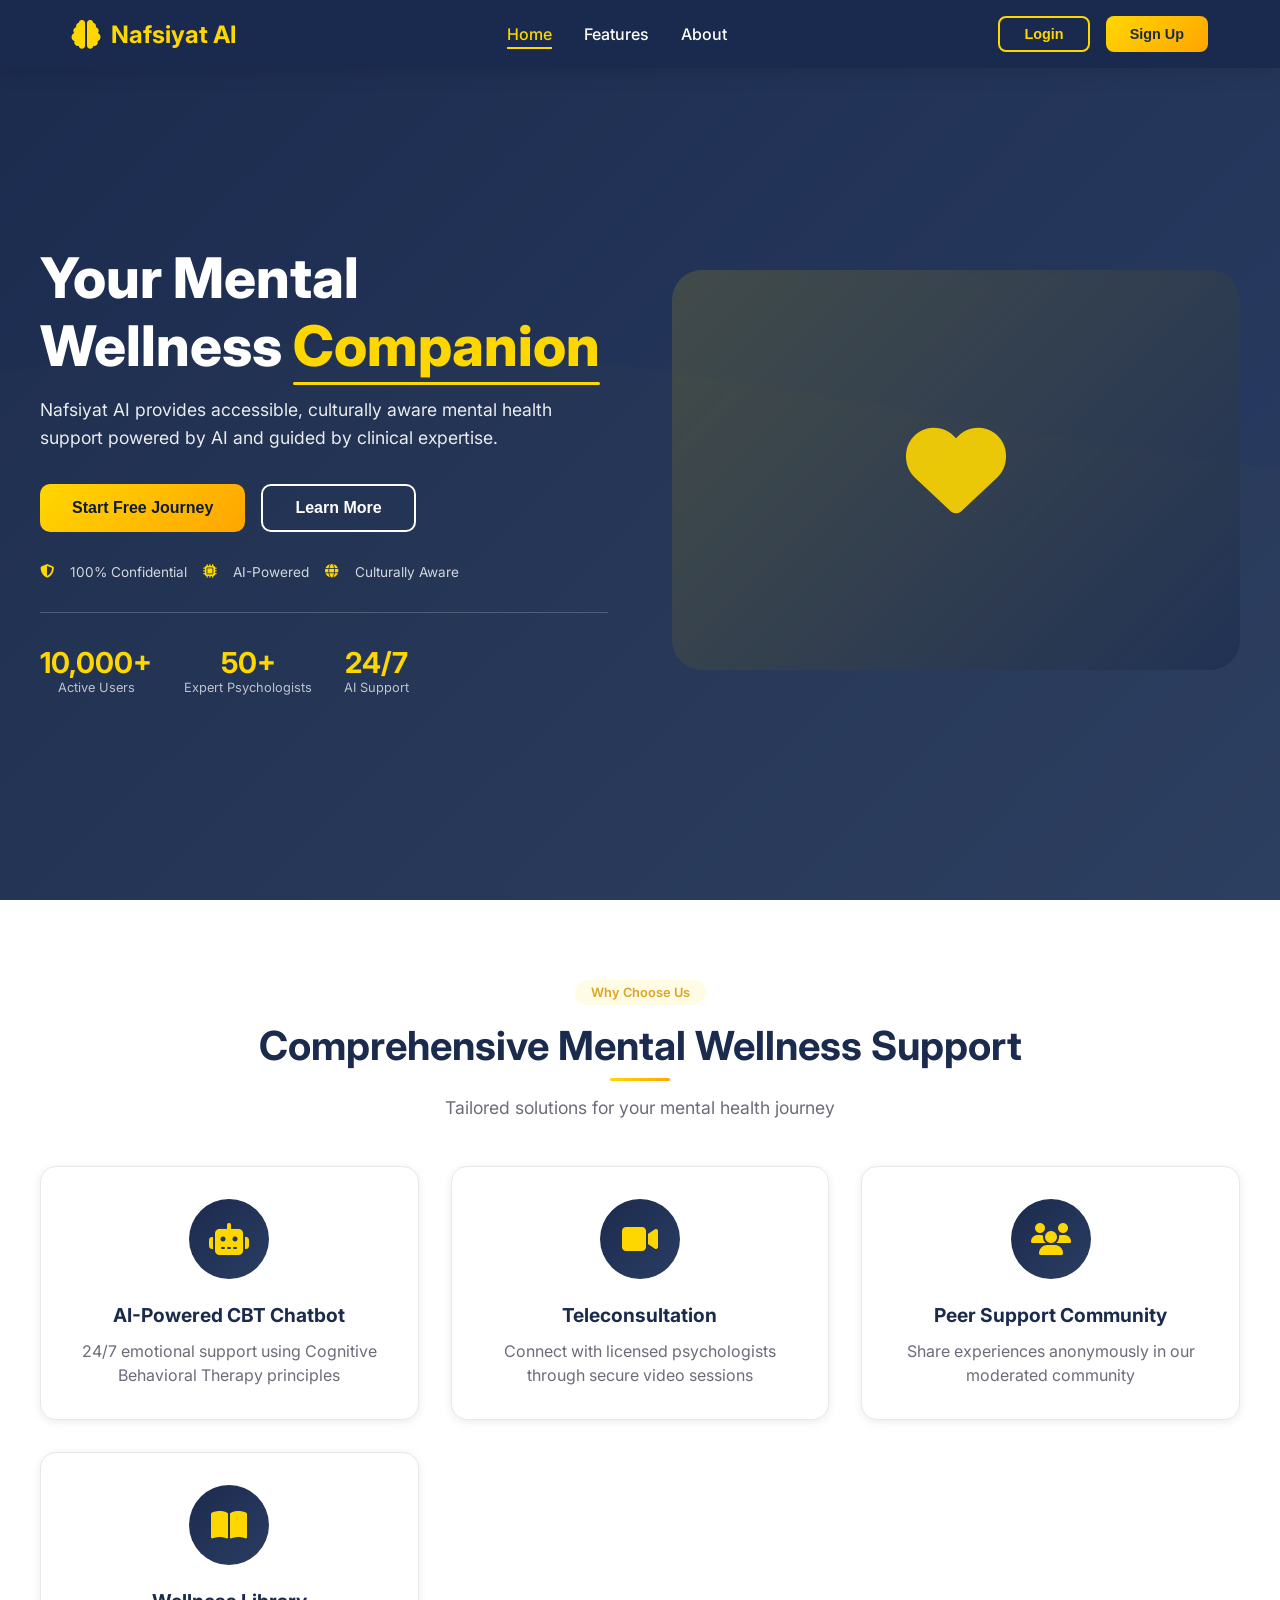
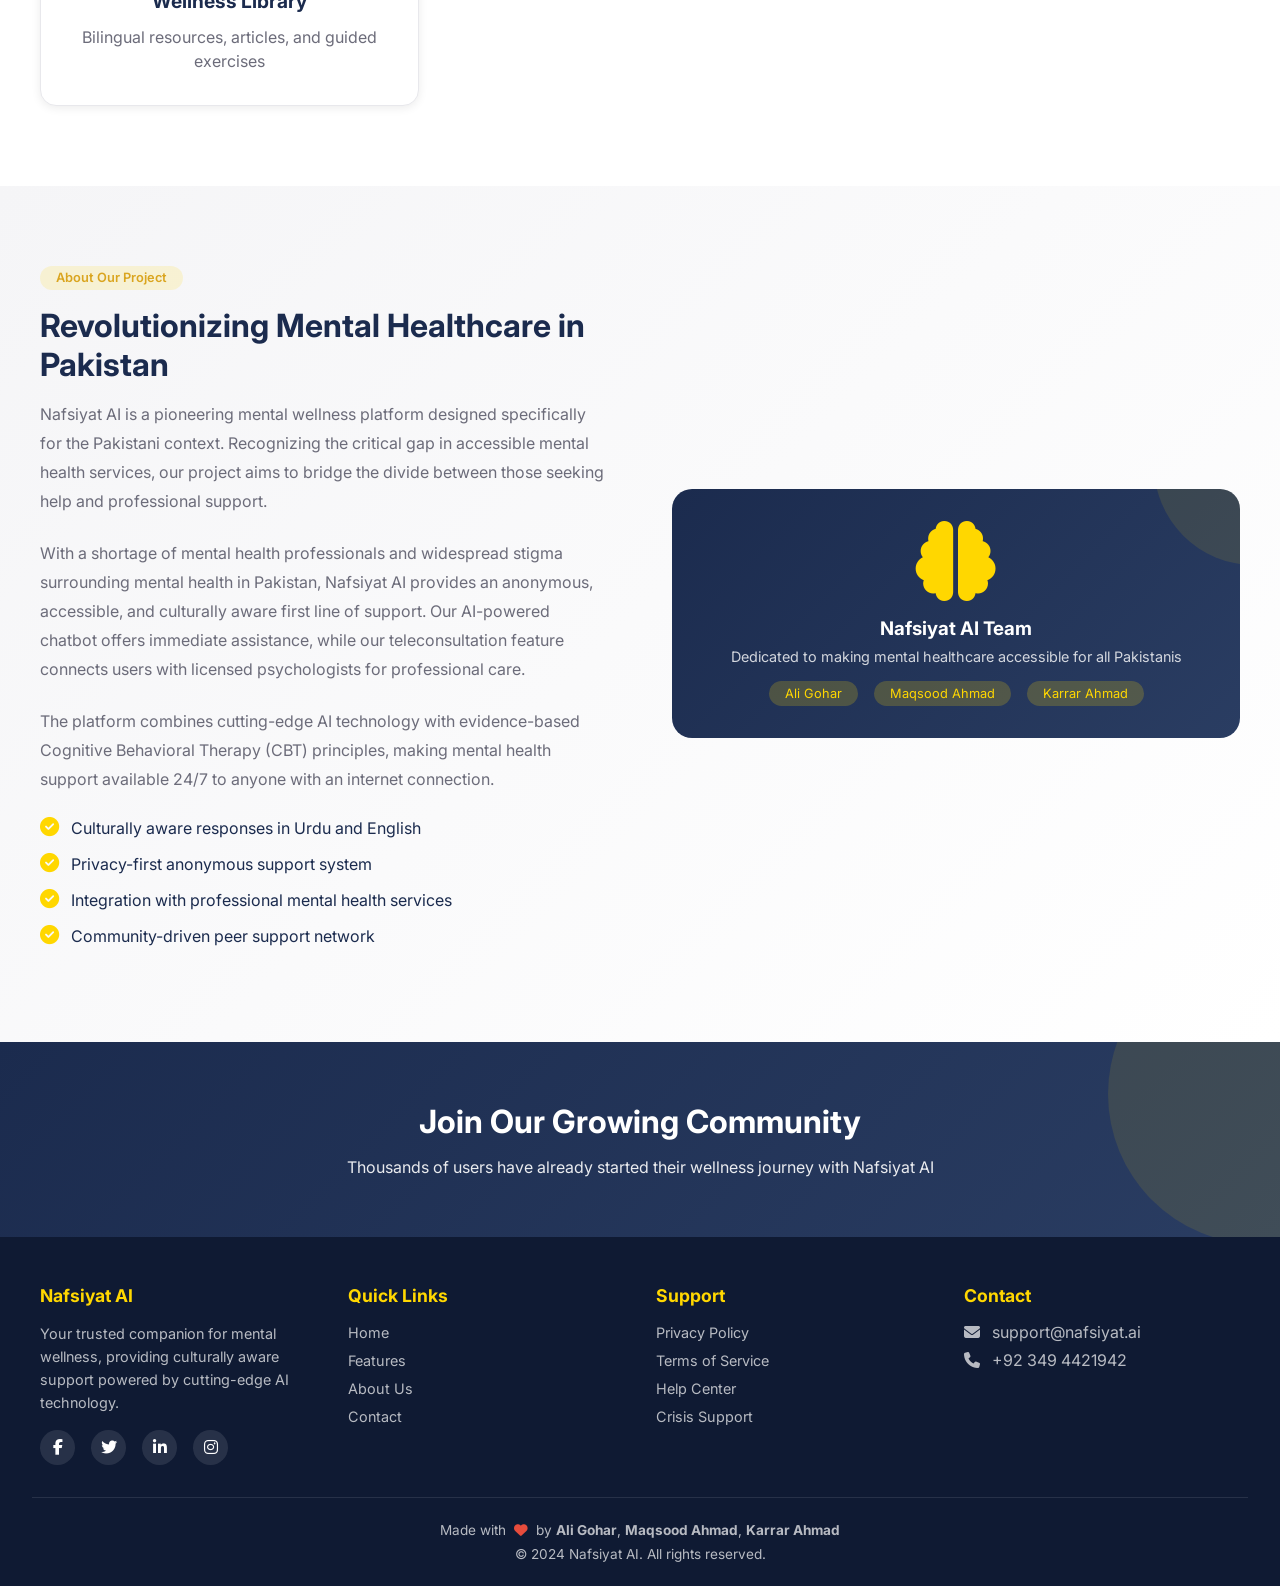
==== frontend/index.html @ 88606dde "Initial commit: Nafsiyat AI - Mental Wellness Platform Features: - AI-powered CBT chatbot with Groq " ====
<!DOCTYPE html>
<html lang="en">
<head>
    <meta charset="UTF-8">
    <meta name="viewport" content="width=device-width, initial-scale=1.0">
    <title>Nafsiyat AI - Your Mental Wellness Companion</title>
    <link rel="stylesheet" href="css/style.css">
    <link href="https://fonts.googleapis.com/css2?family=Inter:wght@300;400;500;600;700;800&display=swap" rel="stylesheet">
    <link rel="stylesheet" href="https://cdnjs.cloudflare.com/ajax/libs/font-awesome/6.4.0/css/all.min.css">
    <style>
        /* Professional Landing Page Styles - Full Screen */
        :root {
            --primary: #1B2B4E;
            --primary-dark: #0F1A33;
            --primary-light: #2A3D62;
            --accent: #FFD700;
            --accent-dark: #DAA520;
            --accent-light: #FFE44D;
            --success: #2ECC71;
            --danger: #E74C3C;
            --dark: #1a1a2e;
            --gray: #6c6c7a;
            --light: #f5f5f7;
            --white: #FFFFFF;
            --shadow: 0 2px 10px rgba(0,0,0,0.08);
            --shadow-lg: 0 4px 20px rgba(0,0,0,0.12);
            --border-radius: 16px;
        }

        * {
            margin: 0;
            padding: 0;
            box-sizing: border-box;
        }

        html {
            scroll-behavior: smooth;
        }

        body {
            font-family: 'Inter', sans-serif;
            background: var(--white);
            min-height: 100vh;
            overflow-x: hidden;
        }

        /* Navbar Styles */
        .navbar {
            background: rgba(27, 43, 78, 0.95);
            backdrop-filter: blur(10px);
            box-shadow: var(--shadow-lg);
            position: fixed;
            width: 100%;
            top: 0;
            z-index: 1000;
            transition: all 0.3s ease;
        }

        .nav-container {
            max-width: 1200px;
            margin: 0 auto;
            padding: 1rem 2rem;
            display: flex;
            justify-content: space-between;
            align-items: center;
        }

        .logo {
            display: flex;
            align-items: center;
            gap: 10px;
            font-size: 1.5rem;
            font-weight: 700;
            color: var(--accent);
        }

        .logo i {
            font-size: 1.8rem;
            color: var(--accent);
        }

        .nav-links {
            display: flex;
            gap: 2rem;
        }

        .nav-links a {
            text-decoration: none;
            color: var(--white);
            font-weight: 500;
            transition: all 0.3s;
            position: relative;
        }

        .nav-links a::after {
            content: '';
            position: absolute;
            bottom: -5px;
            left: 0;
            width: 0;
            height: 2px;
            background: var(--accent);
            transition: width 0.3s;
        }

        .nav-links a:hover::after,
        .nav-links a.active::after {
            width: 100%;
        }

        .nav-links a:hover, .nav-links a.active {
            color: var(--accent);
        }

        .nav-buttons {
            display: flex;
            gap: 1rem;
        }

        /* Button Styles */
        .btn-primary {
            background: linear-gradient(135deg, #FFD700 0%, #FFA500 100%);
            color: #1B2B4E;
            border: none;
            padding: 0.6rem 1.5rem;
            border-radius: 8px;
            font-weight: 600;
            cursor: pointer;
            transition: all 0.3s;
            font-size: 0.9rem;
        }

        .btn-primary:hover {
            transform: translateY(-2px);
            box-shadow: 0 4px 15px rgba(255, 215, 0, 0.3);
        }

        .btn-outline {
            background: transparent;
            border: 2px solid var(--accent);
            color: var(--accent);
            padding: 0.5rem 1.5rem;
            border-radius: 8px;
            font-weight: 600;
            cursor: pointer;
            transition: all 0.3s;
            font-size: 0.9rem;
        }

        .btn-outline:hover {
            background: var(--accent);
            color: var(--primary-dark);
            transform: translateY(-2px);
        }

        .btn-large {
            padding: 0.8rem 2rem;
            font-size: 1rem;
            border-radius: 10px;
        }

        .btn-block {
            width: 100%;
        }

        /* Hero Section - Full Screen */
        .hero {
            min-height: 100vh;
            padding: 100px 2rem 60px;
            background: linear-gradient(135deg, #1B2B4E 0%, #2A3D62 100%);
            position: relative;
            overflow: hidden;
            display: flex;
            align-items: center;
        }

        .hero::before {
            content: '';
            position: absolute;
            top: 0;
            left: 0;
            right: 0;
            bottom: 0;
            background: url('data:image/svg+xml,<svg xmlns="http://www.w3.org/2000/svg" viewBox="0 0 1440 320"><path fill="rgba(255,215,0,0.05)" fill-opacity="1" d="M0,96L48,112C96,128,192,160,288,160C384,160,480,128,576,122.7C672,117,768,139,864,154.7C960,171,1056,181,1152,165.3C1248,149,1344,107,1392,85.3L1440,64L1440,320L1392,320C1344,320,1248,320,1152,320C1056,320,960,320,864,320C768,320,672,320,576,320C480,320,384,320,288,320C192,320,96,320,48,320L0,320Z"></path></svg>') no-repeat bottom;
            background-size: cover;
            opacity: 0.3;
        }

        .hero-container {
            max-width: 1200px;
            margin: 0 auto;
            display: grid;
            grid-template-columns: 1fr 1fr;
            gap: 4rem;
            align-items: center;
            position: relative;
            z-index: 1;
        }

        .hero-content h1 {
            font-size: 3.5rem;
            color: var(--white);
            margin-bottom: 1rem;
            line-height: 1.2;
            font-weight: 800;
        }

        .hero-content .highlight {
            color: var(--accent);
            position: relative;
            display: inline-block;
        }

        .hero-content p {
            font-size: 1.1rem;
            color: rgba(255,255,255,0.9);
            margin-bottom: 2rem;
            line-height: 1.6;
        }

        .hero-buttons {
            display: flex;
            gap: 1rem;
            margin-bottom: 2rem;
        }

        .trust-badge {
            display: flex;
            align-items: center;
            gap: 1rem;
            color: rgba(255,255,255,0.8);
            font-size: 0.85rem;
            flex-wrap: wrap;
        }

        .trust-badge i {
            color: var(--accent);
        }

        .hero-stats {
            display: flex;
            gap: 2rem;
            margin-top: 2rem;
            padding-top: 2rem;
            border-top: 1px solid rgba(255,255,255,0.2);
        }

        .stat-item {
            text-align: center;
        }

        .stat-number {
            font-size: 1.8rem;
            font-weight: 700;
            color: var(--accent);
        }

        .stat-label {
            font-size: 0.8rem;
            color: rgba(255,255,255,0.7);
        }

        .hero-image {
            animation: float 3s ease-in-out infinite;
        }

        @keyframes float {
            0%, 100% { transform: translateY(0); }
            50% { transform: translateY(-20px); }
        }

        /* Features Section */
        .features {
            padding: 80px 2rem;
            background: var(--white);
        }

        .container {
            max-width: 1200px;
            margin: 0 auto;
        }

        .section-header {
            text-align: center;
            margin-bottom: 3rem;
        }

        .section-tag {
            display: inline-block;
            background: rgba(255, 215, 0, 0.1);
            color: var(--accent-dark);
            padding: 0.3rem 1rem;
            border-radius: 20px;
            font-size: 0.8rem;
            font-weight: 600;
            margin-bottom: 1rem;
        }

        .section-title {
            font-size: 2.5rem;
            color: #1B2B4E;
            margin-bottom: 1rem;
            font-weight: 700;
        }

        .section-subtitle {
            color: #6c6c7a;
            font-size: 1.1rem;
            max-width: 600px;
            margin: 0 auto;
        }

        .features-grid {
            display: grid;
            grid-template-columns: repeat(auto-fit, minmax(280px, 1fr));
            gap: 2rem;
            margin-top: 2rem;
        }

        .feature-card {
            text-align: center;
            padding: 2rem;
            border-radius: var(--border-radius);
            background: var(--white);
            box-shadow: var(--shadow);
            transition: all 0.3s;
            border: 1px solid #e8e8ec;
            position: relative;
            overflow: hidden;
        }

        .feature-card::before {
            content: '';
            position: absolute;
            top: 0;
            left: 0;
            width: 100%;
            height: 4px;
            background: linear-gradient(135deg, #FFD700 0%, #FFA500 100%);
            opacity: 0;
            transition: opacity 0.3s;
        }

        .feature-card:hover {
            transform: translateY(-5px);
            box-shadow: var(--shadow-lg);
        }

        .feature-card:hover::before {
            opacity: 1;
        }

        .feature-icon {
            width: 80px;
            height: 80px;
            background: linear-gradient(135deg, #1B2B4E 0%, #2A3D62 100%);
            border-radius: 50%;
            display: flex;
            align-items: center;
            justify-content: center;
            margin: 0 auto 1.5rem;
            transition: all 0.3s;
        }

        .feature-card:hover .feature-icon {
            transform: scale(1.05);
            box-shadow: 0 4px 15px rgba(255, 215, 0, 0.2);
        }

        .feature-icon i {
            font-size: 2rem;
            color: var(--accent);
        }

        .feature-card h3 {
            margin-bottom: 0.75rem;
            color: #1B2B4E;
            font-size: 1.2rem;
        }

        .feature-card p {
            color: #6c6c7a;
            line-height: 1.5;
        }

        /* About Section */
        .about-section {
            padding: 80px 2rem;
            background: linear-gradient(135deg, #f5f5f7 0%, #ffffff 100%);
        }

        .about-grid {
            display: grid;
            grid-template-columns: 1fr 1fr;
            gap: 4rem;
            align-items: center;
        }

        .about-content h2 {
            font-size: 2rem;
            color: #1B2B4E;
            margin-bottom: 1rem;
        }

        .about-content .about-tag {
            display: inline-block;
            background: rgba(255, 215, 0, 0.15);
            color: var(--accent-dark);
            padding: 0.3rem 1rem;
            border-radius: 20px;
            font-size: 0.8rem;
            font-weight: 600;
            margin-bottom: 1rem;
        }

        .about-content p {
            color: #6c6c7a;
            line-height: 1.8;
            margin-bottom: 1.5rem;
            font-size: 1rem;
        }

        .about-features {
            list-style: none;
            margin-top: 1.5rem;
        }

        .about-features li {
            display: flex;
            align-items: center;
            gap: 0.75rem;
            margin-bottom: 1rem;
            color: #1B2B4E;
        }

        .about-features li i {
            color: var(--accent);
            font-size: 1.2rem;
        }

        .about-image {
            background: linear-gradient(135deg, #1B2B4E 0%, #2A3D62 100%);
            border-radius: 20px;
            padding: 2rem;
            text-align: center;
            position: relative;
            overflow: hidden;
        }

        .about-image::before {
            content: '';
            position: absolute;
            top: -50%;
            right: -20%;
            width: 200px;
            height: 200px;
            background: rgba(255, 215, 0, 0.1);
            border-radius: 50%;
        }

        .about-image i {
            font-size: 5rem;
            color: var(--accent);
            margin-bottom: 1rem;
            position: relative;
            z-index: 1;
        }

        .about-image h3 {
            color: white;
            margin-bottom: 0.5rem;
            position: relative;
            z-index: 1;
        }

        .about-image p {
            color: rgba(255,255,255,0.8);
            font-size: 0.9rem;
            position: relative;
            z-index: 1;
        }

        .team-names {
            display: flex;
            justify-content: center;
            gap: 1rem;
            margin-top: 1rem;
            flex-wrap: wrap;
            position: relative;
            z-index: 1;
        }

        .team-names span {
            background: rgba(255,215,0,0.2);
            padding: 0.3rem 1rem;
            border-radius: 20px;
            font-size: 0.8rem;
            color: var(--accent);
        }

        /* CTA Section - Without Get Started Button */
        .cta-section {
            background: linear-gradient(135deg, #1B2B4E 0%, #2A3D62 100%);
            padding: 60px 2rem;
            text-align: center;
            position: relative;
            overflow: hidden;
        }

        .cta-section::before {
            content: '';
            position: absolute;
            top: -50%;
            right: -10%;
            width: 300px;
            height: 300px;
            background: rgba(255, 215, 0, 0.1);
            border-radius: 50%;
        }

        .cta-content {
            max-width: 600px;
            margin: 0 auto;
            position: relative;
            z-index: 1;
        }

        .cta-content h2 {
            font-size: 2rem;
            color: white;
            margin-bottom: 1rem;
        }

        .cta-content p {
            color: rgba(255,255,255,0.9);
            margin-bottom: 0;
        }

        /* Footer */
        .footer {
            background: #0F1A33;
            padding: 3rem 2rem 1.5rem;
            color: rgba(255,255,255,0.7);
        }

        .footer-content {
            max-width: 1200px;
            margin: 0 auto;
            display: grid;
            grid-template-columns: repeat(auto-fit, minmax(250px, 1fr));
            gap: 2rem;
            margin-bottom: 2rem;
        }

        .footer-section h3 {
            color: var(--accent);
            margin-bottom: 1rem;
            font-size: 1.1rem;
        }

        .footer-section p {
            line-height: 1.6;
            font-size: 0.9rem;
        }

        .footer-section ul {
            list-style: none;
        }

        .footer-section ul li {
            margin-bottom: 0.5rem;
        }

        .footer-section ul li a {
            color: rgba(255,255,255,0.7);
            text-decoration: none;
            transition: color 0.3s;
            font-size: 0.9rem;
        }

        .footer-section ul li a:hover {
            color: var(--accent);
        }

        .social-links {
            display: flex;
            gap: 1rem;
            margin-top: 1rem;
        }

        .social-links a {
            width: 35px;
            height: 35px;
            background: rgba(255,255,255,0.1);
            border-radius: 50%;
            display: flex;
            align-items: center;
            justify-content: center;
            color: white;
            text-decoration: none;
            transition: all 0.3s;
        }

        .social-links a:hover {
            background: var(--accent);
            color: #1B2B4E;
            transform: translateY(-3px);
        }

        .footer-bottom {
            text-align: center;
            padding-top: 1.5rem;
            border-top: 1px solid rgba(255,255,255,0.1);
            font-size: 0.85rem;
        }

        .footer-bottom i {
            color: #e74c3c;
            margin: 0 0.25rem;
        }

        .footer-bottom .heart {
            color: #e74c3c;
            animation: heartbeat 1.5s ease infinite;
            display: inline-block;
        }

        @keyframes heartbeat {
            0%, 100% { transform: scale(1); }
            50% { transform: scale(1.2); }
        }

        /* Modal Styles */
        .modal {
            display: none;
            position: fixed;
            z-index: 1001;
            left: 0;
            top: 0;
            width: 100%;
            height: 100%;
            background: rgba(0,0,0,0.5);
            align-items: center;
            justify-content: center;
        }

        .modal-content {
            background: var(--white);
            border-radius: var(--border-radius);
            padding: 2rem;
            width: 90%;
            max-width: 420px;
            position: relative;
            border-top: 4px solid #FFD700;
            animation: modalFadeIn 0.3s ease;
        }

        @keyframes modalFadeIn {
            from {
                opacity: 0;
                transform: scale(0.9);
            }
            to {
                opacity: 1;
                transform: scale(1);
            }
        }

        .close {
            position: absolute;
            right: 1rem;
            top: 1rem;
            font-size: 1.5rem;
            cursor: pointer;
            color: #6c6c7a;
            transition: color 0.3s;
        }

        .close:hover {
            color: var(--danger);
        }

        .form-group {
            margin-bottom: 1.5rem;
        }

        .form-group label {
            display: block;
            margin-bottom: 0.5rem;
            color: #1B2B4E;
            font-weight: 600;
            font-size: 0.9rem;
        }

        .form-group input {
            width: 100%;
            padding: 0.75rem;
            border: 1px solid #e8e8ec;
            border-radius: 8px;
            font-size: 0.95rem;
            transition: all 0.3s;
        }

        .form-group input:focus {
            outline: none;
            border-color: #FFD700;
            box-shadow: 0 0 0 3px rgba(255, 215, 0, 0.1);
        }

        .modal-footer {
            text-align: center;
            margin-top: 1rem;
            color: #6c6c7a;
            font-size: 0.9rem;
        }

        .modal-footer a {
            color: #DAA520;
            text-decoration: none;
            font-weight: 600;
        }

        .modal-footer a:hover {
            color: #1B2B4E;
        }

        /* Responsive */
        @media (max-width: 968px) {
            .hero-container {
                grid-template-columns: 1fr;
                text-align: center;
            }
            
            .hero-buttons {
                justify-content: center;
            }
            
            .trust-badge {
                justify-content: center;
            }
            
            .hero-stats {
                justify-content: center;
            }
            
            .hero-content h1 {
                font-size: 2.5rem;
            }
            
            .section-title {
                font-size: 2rem;
            }
            
            .about-grid {
                grid-template-columns: 1fr;
                text-align: center;
            }
            
            .about-features li {
                justify-content: center;
            }
            
            .footer-content {
                grid-template-columns: 1fr;
                text-align: center;
            }
            
            .social-links {
                justify-content: center;
            }
        }

        @media (max-width: 768px) {
            .nav-links {
                display: none;
            }
            
            .nav-buttons {
                gap: 0.5rem;
            }
            
            .btn-outline, .btn-primary {
                padding: 0.4rem 1rem;
                font-size: 0.8rem;
            }
            
            .hero {
                min-height: auto;
                padding: 120px 1rem 60px;
            }
        }
    </style>
</head>
<body>
    <nav class="navbar">
        <div class="nav-container">
            <div class="logo">
                <i class="fas fa-brain"></i>
                <span>Nafsiyat AI</span>
            </div>
            <div class="nav-links">
                <a href="#home" class="active">Home</a>
                <a href="#features">Features</a>
                <a href="#about">About</a>
            </div>
            <div class="nav-buttons">
                <button class="btn-outline" onclick="showLoginModal()">Login</button>
                <button class="btn-primary" onclick="showSignupModal()">Sign Up</button>
            </div>
        </div>
    </nav>

    <section id="home" class="hero">
        <div class="hero-container">
            <div class="hero-content">
                <h1>Your Mental Wellness <span class="highlight">Companion</span></h1>
                <p>Nafsiyat AI provides accessible, culturally aware mental health support powered by AI and guided by clinical expertise.</p>
                <div class="hero-buttons">
                    <button class="btn-large btn-primary" onclick="showSignupModal()">Start Free Journey</button>
                    <button class="btn-large btn-outline" onclick="scrollToFeatures()">Learn More</button>
                </div>
                <div class="trust-badge">
                    <i class="fas fa-shield-alt"></i>
                    <span>100% Confidential</span>
                    <i class="fas fa-microchip"></i>
                    <span>AI-Powered</span>
                    <i class="fas fa-globe"></i>
                    <span>Culturally Aware</span>
                </div>
                <div class="hero-stats">
                    <div class="stat-item">
                        <div class="stat-number">10,000+</div>
                        <div class="stat-label">Active Users</div>
                    </div>
                    <div class="stat-item">
                        <div class="stat-number">50+</div>
                        <div class="stat-label">Expert Psychologists</div>
                    </div>
                    <div class="stat-item">
                        <div class="stat-number">24/7</div>
                        <div class="stat-label">AI Support</div>
                    </div>
                </div>
            </div>
            <div class="hero-image">
                <div style="width: 100%; height: 400px; background: linear-gradient(135deg, rgba(255,215,0,0.15) 0%, rgba(27,43,78,0.6) 100%); border-radius: 30px; display: flex; align-items: center; justify-content: center; backdrop-filter: blur(2px);">
                    <i class="fas fa-heart" style="font-size: 100px; color: #FFD700; opacity: 0.9;"></i>
                </div>
            </div>
        </div>
    </section>

    <section id="features" class="features">
        <div class="container">
            <div class="section-header">
                <span class="section-tag">Why Choose Us</span>
                <h2 class="section-title">Comprehensive Mental Wellness Support</h2>
                <p class="section-subtitle">Tailored solutions for your mental health journey</p>
            </div>
            <div class="features-grid">
                <div class="feature-card">
                    <div class="feature-icon"><i class="fas fa-robot"></i></div>
                    <h3>AI-Powered CBT Chatbot</h3>
                    <p>24/7 emotional support using Cognitive Behavioral Therapy principles</p>
                </div>
                <div class="feature-card">
                    <div class="feature-icon"><i class="fas fa-video"></i></div>
                    <h3>Teleconsultation</h3>
                    <p>Connect with licensed psychologists through secure video sessions</p>
                </div>
                <div class="feature-card">
                    <div class="feature-icon"><i class="fas fa-users"></i></div>
                    <h3>Peer Support Community</h3>
                    <p>Share experiences anonymously in our moderated community</p>
                </div>
                <div class="feature-card">
                    <div class="feature-icon"><i class="fas fa-book-open"></i></div>
                    <h3>Wellness Library</h3>
                    <p>Bilingual resources, articles, and guided exercises</p>
                </div>
            </div>
        </div>
    </section>

    <!-- About Section -->
    <section id="about" class="about-section">
        <div class="container">
            <div class="about-grid">
                <div class="about-content">
                    <span class="about-tag">About Our Project</span>
                    <h2>Revolutionizing Mental Healthcare in Pakistan</h2>
                    <p>Nafsiyat AI is a pioneering mental wellness platform designed specifically for the Pakistani context. Recognizing the critical gap in accessible mental health services, our project aims to bridge the divide between those seeking help and professional support.</p>
                    <p>With a shortage of mental health professionals and widespread stigma surrounding mental health in Pakistan, Nafsiyat AI provides an anonymous, accessible, and culturally aware first line of support. Our AI-powered chatbot offers immediate assistance, while our teleconsultation feature connects users with licensed psychologists for professional care.</p>
                    <p>The platform combines cutting-edge AI technology with evidence-based Cognitive Behavioral Therapy (CBT) principles, making mental health support available 24/7 to anyone with an internet connection.</p>
                    <ul class="about-features">
                        <li><i class="fas fa-check-circle"></i> Culturally aware responses in Urdu and English</li>
                        <li><i class="fas fa-check-circle"></i> Privacy-first anonymous support system</li>
                        <li><i class="fas fa-check-circle"></i> Integration with professional mental health services</li>
                        <li><i class="fas fa-check-circle"></i> Community-driven peer support network</li>
                    </ul>
                </div>
                <div class="about-image">
                    <i class="fas fa-brain"></i>
                    <h3>Nafsiyat AI Team</h3>
                    <p>Dedicated to making mental healthcare accessible for all Pakistanis</p>
                    <div class="team-names">
                        <span>Ali Gohar</span>
                        <span>Maqsood Ahmad</span>
                        <span>Karrar Ahmad</span>
                    </div>
                </div>
            </div>
        </div>
    </section>

    <!-- CTA Section - No Get Started Button -->
    <section class="cta-section">
        <div class="cta-content">
            <h2>Join Our Growing Community</h2>
            <p>Thousands of users have already started their wellness journey with Nafsiyat AI</p>
        </div>
    </section>

    <!-- Footer -->
    <footer class="footer">
        <div class="footer-content">
            <div class="footer-section">
                <h3>Nafsiyat AI</h3>
                <p>Your trusted companion for mental wellness, providing culturally aware support powered by cutting-edge AI technology.</p>
                <div class="social-links">
                    <a href="#"><i class="fab fa-facebook-f"></i></a>
                    <a href="#"><i class="fab fa-twitter"></i></a>
                    <a href="#"><i class="fab fa-linkedin-in"></i></a>
                    <a href="#"><i class="fab fa-instagram"></i></a>
                </div>
            </div>
            <div class="footer-section">
                <h3>Quick Links</h3>
                <ul>
                    <li><a href="#home">Home</a></li>
                    <li><a href="#features">Features</a></li>
                    <li><a href="#about">About Us</a></li>
                    <li><a href="#">Contact</a></li>
                </ul>
            </div>
            <div class="footer-section">
                <h3>Support</h3>
                <ul>
                    <li><a href="#">Privacy Policy</a></li>
                    <li><a href="#">Terms of Service</a></li>
                    <li><a href="#">Help Center</a></li>
                    <li><a href="#">Crisis Support</a></li>
                </ul>
            </div>
            <div class="footer-section">
                <h3>Contact</h3>
                <ul>
                    <li><i class="fas fa-envelope" style="margin-right: 0.5rem;"></i> support@nafsiyat.ai</li>
                    <li><i class="fas fa-phone" style="margin-right: 0.5rem;"></i> +92 349 4421942</li>
                </ul>
            </div>
        </div>
        <div class="footer-bottom">
            <p>Made with <i class="fas fa-heart heart"></i> by <strong>Ali Gohar</strong>, <strong>Maqsood Ahmad</strong>, <strong>Karrar Ahmad</strong></p>
            <p style="margin-top: 0.5rem;">&copy; 2024 Nafsiyat AI. All rights reserved.</p>
        </div>
    </footer>

    <!-- Login Modal -->
    <div id="loginModal" class="modal">
        <div class="modal-content">
            <span class="close" onclick="closeLoginModal()">&times;</span>
            <h2 style="color: #1B2B4E; margin-bottom: 1.5rem; font-size: 1.5rem;"><i class="fas fa-sign-in-alt" style="color: #DAA520; margin-right: 0.5rem;"></i> Welcome Back</h2>
            <form id="loginForm">
                <div class="form-group">
                    <label>Username</label>
                    <input type="text" id="loginUsername" required placeholder="Enter your username">
                </div>
                <div class="form-group">
                    <label>Password</label>
                    <input type="password" id="loginPassword" required placeholder="Enter your password">
                </div>
                <button type="submit" class="btn-primary btn-block">Login</button>
            </form>
            <p class="modal-footer">Don't have an account? <a href="#" onclick="switchToSignup()">Sign up</a></p>
        </div>
    </div>

    <!-- Signup Modal -->
    <div id="signupModal" class="modal">
        <div class="modal-content">
            <span class="close" onclick="closeSignupModal()">&times;</span>
            <h2 style="color: #1B2B4E; margin-bottom: 1.5rem; font-size: 1.5rem;"><i class="fas fa-user-plus" style="color: #DAA520; margin-right: 0.5rem;"></i> Create Account</h2>
            <form id="signupForm">
                <div class="form-group">
                    <label>Full Name</label>
                    <input type="text" id="signupFullName" required placeholder="Enter your full name">
                </div>
                <div class="form-group">
                    <label>Username</label>
                    <input type="text" id="signupUsername" required placeholder="Choose a username">
                </div>
                <div class="form-group">
                    <label>Email</label>
                    <input type="email" id="signupEmail" required placeholder="Enter your email">
                </div>
                <div class="form-group">
                    <label>Password</label>
                    <input type="password" id="signupPassword" required placeholder="Create a password">
                </div>
                <button type="submit" class="btn-primary btn-block">Sign Up</button>
            </form>
            <p class="modal-footer">Already have an account? <a href="#" onclick="switchToLogin()">Login</a></p>
        </div>
    </div>

    <script src="js/main.js"></script>
    <script>
        // Additional landing page specific functions
        function scrollToFeatures() {
            document.getElementById('features').scrollIntoView({ behavior: 'smooth' });
        }

        function showLoginModal() {
            document.getElementById('loginModal').style.display = 'flex';
        }

        function closeLoginModal() {
            document.getElementById('loginModal').style.display = 'none';
        }

        function showSignupModal() {
            document.getElementById('signupModal').style.display = 'flex';
        }

        function closeSignupModal() {
            document.getElementById('signupModal').style.display = 'none';
        }

        function switchToSignup() {
            closeLoginModal();
            showSignupModal();
        }

        function switchToLogin() {
            closeSignupModal();
            showLoginModal();
        }

        // Navbar scroll effect
        window.addEventListener('scroll', function() {
            const navbar = document.querySelector('.navbar');
            if (window.scrollY > 50) {
                navbar.style.background = 'rgba(27, 43, 78, 0.98)';
                navbar.style.backdropFilter = 'blur(10px)';
            } else {
                navbar.style.background = 'rgba(27, 43, 78, 0.95)';
            }
        });

        // Close modals when clicking outside
        window.onclick = function(event) {
            if (event.target.classList.contains('modal')) {
                event.target.style.display = 'none';
            }
        }
    </script>
</body>
</html>
---- frontend/css/style.css ----
:root {
    /* Primary Colors - Navy Blue Theme */
    --primary: #1B2B4E;
    --primary-dark: #0F1A33;
    --primary-light: #2A3D62;
    --primary-gradient: linear-gradient(135deg, #1B2B4E 0%, #2A3D62 100%);
    
    /* Accent Colors - Golden Yellow */
    --accent: #FFD700;
    --accent-dark: #DAA520;
    --accent-light: #FFE44D;
    --accent-gradient: linear-gradient(135deg, #FFD700 0%, #FFA500 100%);
    
    /* Secondary Colors */
    --secondary: #C5A028;
    --success: #2ECC71;
    --danger: #E74C3C;
    --warning: #F39C12;
    --info: #3498DB;
    
    /* Neutral Colors */
    --dark: #1a1a2e;
    --dark-gray: #2d2d3d;
    --gray: #6c6c7a;
    --light-gray: #e8e8ec;
    --light: #f5f5f7;
    --white: #FFFFFF;
    
    /* Shadows */
    --shadow: 0 2px 10px rgba(0,0,0,0.08);
    --shadow-lg: 0 4px 20px rgba(0,0,0,0.12);
    --shadow-accent: 0 4px 15px rgba(255,215,0,0.3);
    
    /* Border Radius */
    --border-radius: 12px;
    --border-radius-sm: 8px;
    --border-radius-lg: 16px;
}

* {
    margin: 0;
    padding: 0;
    box-sizing: border-box;
}

body {
    font-family: 'Inter', sans-serif;
    background: var(--light);
    min-height: 100vh;
}

/* Custom Scrollbar */
::-webkit-scrollbar {
    width: 8px;
    height: 8px;
}

::-webkit-scrollbar-track {
    background: var(--light-gray);
    border-radius: 10px;
}

::-webkit-scrollbar-thumb {
    background: var(--primary-light);
    border-radius: 10px;
}

::-webkit-scrollbar-thumb:hover {
    background: var(--primary);
}

/* Navbar Styles */
.navbar {
    background: var(--primary-gradient);
    box-shadow: var(--shadow-lg);
    position: fixed;
    width: 100%;
    top: 0;
    z-index: 1000;
}

.nav-container {
    max-width: 1200px;
    margin: 0 auto;
    padding: 1rem 2rem;
    display: flex;
    justify-content: space-between;
    align-items: center;
}

.logo {
    display: flex;
    align-items: center;
    gap: 10px;
    font-size: 1.5rem;
    font-weight: 700;
    color: var(--accent);
}

.logo i {
    font-size: 1.8rem;
    color: var(--accent);
}

.nav-links {
    display: flex;
    gap: 2rem;
}

.nav-links a {
    text-decoration: none;
    color: var(--white);
    font-weight: 500;
    transition: color 0.3s;
}

.nav-links a:hover, .nav-links a.active {
    color: var(--accent);
}

.nav-buttons {
    display: flex;
    gap: 1rem;
}

/* Button Styles */
.btn-primary {
    background: var(--accent-gradient);
    color: var(--primary-dark);
    border: none;
    padding: 0.5rem 1.5rem;
    border-radius: 25px;
    font-weight: 600;
    cursor: pointer;
    transition: all 0.3s;
    font-size: 0.9rem;
}

.btn-primary:hover {
    transform: translateY(-2px);
    box-shadow: var(--shadow-accent);
    filter: brightness(105%);
}

.btn-outline {
    background: transparent;
    border: 2px solid var(--accent);
    color: var(--accent);
    padding: 0.5rem 1.5rem;
    border-radius: 25px;
    font-weight: 600;
    cursor: pointer;
    transition: all 0.3s;
    font-size: 0.9rem;
}

.btn-outline:hover {
    background: var(--accent);
    color: var(--primary-dark);
    transform: translateY(-2px);
}

.btn-large {
    padding: 0.8rem 2rem;
    font-size: 1rem;
}

.btn-block {
    width: 100%;
}

.btn-small {
    padding: 0.4rem 1rem;
    font-size: 0.85rem;
}

/* Hero Section */
.hero {
    padding: 120px 2rem 80px;
    background: var(--primary-gradient);
    min-height: 100vh;
    display: flex;
    align-items: center;
}

.hero-container {
    max-width: 1200px;
    margin: 0 auto;
    display: grid;
    grid-template-columns: 1fr 1fr;
    gap: 4rem;
    align-items: center;
}

.hero-content h1 {
    font-size: 3rem;
    color: var(--white);
    margin-bottom: 1rem;
    line-height: 1.2;
}

.hero-content .highlight {
    color: var(--accent);
    position: relative;
    display: inline-block;
}

.hero-content .highlight::after {
    content: '';
    position: absolute;
    bottom: -5px;
    left: 0;
    right: 0;
    height: 3px;
    background: var(--accent);
    border-radius: 2px;
}

.hero-content p {
    font-size: 1.2rem;
    color: rgba(255,255,255,0.9);
    margin-bottom: 2rem;
}

.hero-buttons {
    display: flex;
    gap: 1rem;
    margin-bottom: 2rem;
}

.hero-buttons .btn-primary {
    background: var(--accent-gradient);
    color: var(--primary-dark);
}

.hero-buttons .btn-primary:hover {
    background: var(--accent);
}

.hero-buttons .btn-outline {
    border-color: var(--white);
    color: var(--white);
}

.hero-buttons .btn-outline:hover {
    background: var(--white);
    color: var(--primary);
    border-color: var(--white);
}

.trust-badge {
    display: flex;
    align-items: center;
    gap: 0.5rem;
    color: rgba(255,255,255,0.8);
    font-size: 0.9rem;
}

.trust-badge i {
    color: var(--accent);
}

/* Features Section */
.features {
    padding: 80px 2rem;
    background: var(--white);
}

.container {
    max-width: 1200px;
    margin: 0 auto;
}

.section-title {
    text-align: center;
    font-size: 2.5rem;
    color: var(--primary);
    margin-bottom: 1rem;
    position: relative;
    display: inline-block;
    width: 100%;
}

.section-title::after {
    content: '';
    display: block;
    width: 60px;
    height: 3px;
    background: var(--accent-gradient);
    margin: 0.5rem auto 0;
    border-radius: 2px;
}

.section-subtitle {
    text-align: center;
    color: var(--gray);
    margin-bottom: 3rem;
}

.features-grid {
    display: grid;
    grid-template-columns: repeat(auto-fit, minmax(250px, 1fr));
    gap: 2rem;
}

.feature-card {
    text-align: center;
    padding: 2rem;
    border-radius: var(--border-radius);
    background: var(--white);
    box-shadow: var(--shadow);
    transition: transform 0.3s, box-shadow 0.3s;
    border: 1px solid var(--light-gray);
}

.feature-card:hover {
    transform: translateY(-5px);
    box-shadow: var(--shadow-lg);
    border-color: var(--accent);
}

.feature-icon {
    width: 80px;
    height: 80px;
    background: var(--primary-gradient);
    border-radius: 50%;
    display: flex;
    align-items: center;
    justify-content: center;
    margin: 0 auto 1.5rem;
    transition: all 0.3s;
}

.feature-card:hover .feature-icon {
    transform: scale(1.05);
    box-shadow: var(--shadow-accent);
}

.feature-icon i {
    font-size: 2rem;
    color: var(--accent);
}

.feature-card h3 {
    margin-bottom: 1rem;
    color: var(--primary);
}

.feature-card p {
    color: var(--gray);
}

/* Modal Styles */
.modal {
    display: none;
    position: fixed;
    z-index: 1001;
    left: 0;
    top: 0;
    width: 100%;
    height: 100%;
    background: rgba(0,0,0,0.5);
    align-items: center;
    justify-content: center;
}

.modal-content {
    background: var(--white);
    border-radius: var(--border-radius-lg);
    padding: 2rem;
    width: 90%;
    max-width: 400px;
    position: relative;
    border-top: 4px solid var(--accent);
}

.close {
    position: absolute;
    right: 1rem;
    top: 1rem;
    font-size: 1.5rem;
    cursor: pointer;
    color: var(--gray);
    transition: color 0.3s;
}

.close:hover {
    color: var(--danger);
}

.form-group {
    margin-bottom: 1.5rem;
}

.form-group label {
    display: block;
    margin-bottom: 0.5rem;
    color: var(--primary);
    font-weight: 500;
}

.form-group input, 
.form-group select, 
.form-group textarea {
    width: 100%;
    padding: 0.75rem;
    border: 1px solid var(--light-gray);
    border-radius: var(--border-radius-sm);
    font-size: 1rem;
    transition: all 0.3s;
}

.form-group input:focus, 
.form-group select:focus, 
.form-group textarea:focus {
    outline: none;
    border-color: var(--accent);
    box-shadow: 0 0 0 3px rgba(255,215,0,0.1);
}

.modal-footer {
    text-align: center;
    margin-top: 1rem;
    color: var(--gray);
}

.modal-footer a {
    color: var(--accent-dark);
    text-decoration: none;
    font-weight: 500;
}

.modal-footer a:hover {
    color: var(--primary);
}

/* Dashboard/App Layout */
.app-container {
    display: flex;
    min-height: 100vh;
}

/* Sidebar */
.sidebar {
    width: 280px;
    background: var(--primary-gradient);
    box-shadow: var(--shadow-lg);
    display: flex;
    flex-direction: column;
    position: fixed;
    height: 100vh;
    left: 0;
    top: 0;
}

.sidebar-logo {
    padding: 2rem;
    display: flex;
    align-items: center;
    gap: 10px;
    font-size: 1.5rem;
    font-weight: 700;
    color: var(--accent);
    border-bottom: 1px solid rgba(255,255,255,0.1);
}

.sidebar-logo i {
    font-size: 1.8rem;
}

.sidebar-nav {
    flex: 1;
    padding: 2rem 1rem;
}

.nav-item {
    display: flex;
    align-items: center;
    gap: 1rem;
    padding: 0.75rem 1rem;
    margin-bottom: 0.5rem;
    border-radius: var(--border-radius-sm);
    text-decoration: none;
    color: rgba(255,255,255,0.8);
    transition: all 0.3s;
}

.nav-item:hover {
    background: rgba(255,255,255,0.1);
    color: var(--white);
}

.nav-item.active {
    background: rgba(255,215,0,0.15);
    color: var(--accent);
    border-right: 3px solid var(--accent);
}

.nav-item i {
    width: 24px;
}

.sidebar-footer {
    padding: 1rem;
    border-top: 1px solid rgba(255,255,255,0.1);
}

.user-info {
    display: flex;
    align-items: center;
    gap: 0.75rem;
    padding: 0.75rem 1rem;
    margin-bottom: 1rem;
    background: rgba(255,255,255,0.1);
    border-radius: var(--border-radius-sm);
    color: var(--white);
    font-weight: 500;
}

.user-info i {
    font-size: 1.2rem;
    color: var(--accent);
}

.logout-btn {
    width: 100%;
    padding: 0.75rem;
    background: rgba(231,76,60,0.8);
    color: var(--white);
    border: none;
    border-radius: var(--border-radius-sm);
    cursor: pointer;
    display: flex;
    align-items: center;
    justify-content: center;
    gap: 0.5rem;
    transition: all 0.3s;
}

.logout-btn:hover {
    background: var(--danger);
}

/* Main Content */
.main-content {
    flex: 1;
    margin-left: 280px;
    padding: 2rem;
    background: var(--light);
}

.main-header {
    background: var(--white);
    padding: 1.5rem;
    border-radius: var(--border-radius);
    margin-bottom: 2rem;
    display: flex;
    justify-content: space-between;
    align-items: center;
    border-left: 4px solid var(--accent);
}

.header-welcome h1 {
    font-size: 1.8rem;
    color: var(--primary);
    margin-bottom: 0.5rem;
}

.header-welcome h1 span {
    color: var(--accent-dark);
}

.header-welcome p {
    color: var(--gray);
}

/* Stats Cards */
.stats-grid {
    display: grid;
    grid-template-columns: repeat(auto-fit, minmax(280px, 1fr));
    gap: 1.5rem;
    margin-bottom: 2rem;
}

.stat-card {
    background: var(--white);
    padding: 1.5rem;
    border-radius: var(--border-radius);
    display: flex;
    align-items: center;
    gap: 1.5rem;
    box-shadow: var(--shadow);
    transition: transform 0.3s, box-shadow 0.3s;
    cursor: pointer;
    border: 1px solid var(--light-gray);
}

.stat-card:hover {
    transform: translateY(-3px);
    box-shadow: var(--shadow-lg);
    border-color: var(--accent);
}

.stat-icon {
    width: 60px;
    height: 60px;
    background: var(--primary-gradient);
    border-radius: 50%;
    display: flex;
    align-items: center;
    justify-content: center;
    font-size: 1.5rem;
    color: var(--accent);
}

.stat-info {
    flex: 1;
}

.stat-info h3 {
    font-size: 0.9rem;
    color: var(--gray);
    margin-bottom: 0.5rem;
    text-transform: uppercase;
    letter-spacing: 0.5px;
}

.stat-value {
    font-size: 2rem;
    font-weight: 700;
    color: var(--primary);
}

.stat-unit {
    font-size: 0.9rem;
    color: var(--gray);
    margin-left: 0.25rem;
}

/* Quick Actions */
.quick-actions {
    margin-bottom: 2rem;
}

.quick-actions h2 {
    margin-bottom: 1rem;
    color: var(--primary);
}

.actions-grid {
    display: grid;
    grid-template-columns: repeat(auto-fit, minmax(200px, 1fr));
    gap: 1rem;
}

.action-card {
    background: var(--white);
    padding: 1.5rem;
    border-radius: var(--border-radius);
    text-align: center;
    cursor: pointer;
    transition: all 0.3s;
    box-shadow: var(--shadow);
    border: 1px solid var(--light-gray);
}

.action-card:hover {
    transform: translateY(-5px);
    box-shadow: var(--shadow-lg);
    background: var(--primary-gradient);
}

.action-card:hover i,
.action-card:hover h3,
.action-card:hover p {
    color: var(--white);
}

.action-card i {
    font-size: 2rem;
    color: var(--accent-dark);
    margin-bottom: 1rem;
    display: inline-block;
}

.action-card h3 {
    margin-bottom: 0.5rem;
    color: var(--primary);
}

.action-card p {
    color: var(--gray);
    font-size: 0.85rem;
}

/* Chat Interface */
.chat-container {
    flex: 1;
    margin-left: 280px;
    display: flex;
    flex-direction: column;
    height: 100vh;
    background: var(--light);
}

.chat-header {
    background: var(--white);
    padding: 1rem 2rem;
    display: flex;
    justify-content: space-between;
    align-items: center;
    border-bottom: 1px solid var(--light-gray);
    box-shadow: var(--shadow);
}

.chat-header-info {
    display: flex;
    align-items: center;
    gap: 1rem;
}

.chat-header-info i {
    font-size: 2rem;
    color: var(--accent-dark);
}

.chat-header-info h2 {
    color: var(--primary);
}

.chat-header-info p {
    color: var(--gray);
    font-size: 0.85rem;
}

.chat-messages {
    flex: 1;
    overflow-y: auto;
    padding: 2rem;
    display: flex;
    flex-direction: column;
    gap: 1rem;
}

.message {
    display: flex;
    gap: 1rem;
    max-width: 70%;
}

.message.user {
    align-self: flex-end;
    flex-direction: row-reverse;
}

.message-avatar {
    width: 40px;
    height: 40px;
    background: var(--primary-gradient);
    border-radius: 50%;
    display: flex;
    align-items: center;
    justify-content: center;
    color: var(--accent);
}

.message.user .message-avatar {
    background: var(--accent-gradient);
    color: var(--primary-dark);
}

.message-content {
    background: var(--white);
    padding: 1rem;
    border-radius: var(--border-radius);
    box-shadow: var(--shadow);
    border: 1px solid var(--light-gray);
}

.message.user .message-content {
    background: var(--primary-gradient);
    color: var(--white);
}

.message.user .message-content strong {
    color: var(--accent);
}

.message-time {
    font-size: 0.75rem;
    color: var(--gray);
    margin-top: 0.25rem;
    display: block;
}

.chat-input-area {
    background: var(--white);
    padding: 1rem 2rem;
    border-top: 1px solid var(--light-gray);
}

.quick-suggestions {
    display: flex;
    gap: 0.5rem;
    margin-bottom: 1rem;
    flex-wrap: wrap;
}

.suggestion-btn {
    padding: 0.5rem 1rem;
    background: var(--light);
    border: 1px solid var(--light-gray);
    border-radius: 20px;
    cursor: pointer;
    font-size: 0.85rem;
    transition: all 0.3s;
    color: var(--dark);
}

.suggestion-btn:hover {
    background: var(--accent-gradient);
    color: var(--primary-dark);
    border-color: var(--accent);
}

.input-wrapper {
    display: flex;
    gap: 1rem;
    align-items: flex-end;
}

.input-wrapper textarea {
    flex: 1;
    padding: 0.75rem;
    border: 1px solid var(--light-gray);
    border-radius: var(--border-radius-sm);
    resize: none;
    font-family: inherit;
    font-size: 1rem;
    transition: all 0.3s;
}

.input-wrapper textarea:focus {
    outline: none;
    border-color: var(--accent);
    box-shadow: 0 0 0 3px rgba(255,215,0,0.1);
}

.send-btn {
    width: 45px;
    height: 45px;
    background: var(--accent-gradient);
    color: var(--primary-dark);
    border: none;
    border-radius: 50%;
    cursor: pointer;
    transition: all 0.3s;
}

.send-btn:hover {
    transform: scale(1.05);
    box-shadow: var(--shadow-accent);
}

.chat-disclaimer {
    text-align: center;
    margin-top: 1rem;
    font-size: 0.75rem;
    color: var(--gray);
}

/* Typing Indicator */
.typing-dots {
    display: flex;
    gap: 4px;
    padding: 8px 0;
}

.typing-dots span {
    width: 8px;
    height: 8px;
    background: var(--accent-dark);
    border-radius: 50%;
    animation: typingBounce 1.4s infinite ease-in-out;
}

.typing-dots span:nth-child(1) { animation-delay: 0s; }
.typing-dots span:nth-child(2) { animation-delay: 0.2s; }
.typing-dots span:nth-child(3) { animation-delay: 0.4s; }

@keyframes typingBounce {
    0%, 60%, 100% {
        transform: translateY(0);
    }
    30% {
        transform: translateY(-10px);
    }
}

@keyframes fadeIn {
    from {
        opacity: 0;
        transform: translateY(10px);
    }
    to {
        opacity: 1;
        transform: translateY(0);
    }
}

.fade-in {
    animation: fadeIn 0.3s ease-out;
}

/* Crisis Alert */
.crisis-alert {
    animation: fadeIn 0.5s ease-out;
}

/* Tabs */
.tabs {
    display: flex;
    gap: 1rem;
    margin-bottom: 2rem;
    border-bottom: 2px solid var(--light-gray);
}

.tab-btn {
    padding: 0.75rem 1.5rem;
    background: none;
    border: none;
    font-size: 1rem;
    cursor: pointer;
    color: var(--gray);
    transition: all 0.3s;
}

.tab-btn.active {
    color: var(--accent-dark);
    border-bottom: 2px solid var(--accent);
    margin-bottom: -2px;
}

.tab-content {
    display: none;
}

.tab-content.active {
    display: block;
}

/* Psychologist Cards */
.psychologists-grid {
    display: flex;
    flex-direction: column;
    gap: 1.5rem;
}

.psychologist-card {
    background: var(--white);
    border-radius: var(--border-radius);
    padding: 1.5rem;
    display: flex;
    gap: 1.5rem;
    box-shadow: var(--shadow);
    transition: transform 0.3s;
    border: 1px solid var(--light-gray);
}

.psychologist-card:hover {
    transform: translateY(-2px);
    box-shadow: var(--shadow-lg);
    border-color: var(--accent);
}

.psychologist-avatar {
    width: 80px;
    height: 80px;
    background: var(--primary-gradient);
    border-radius: 50%;
    display: flex;
    align-items: center;
    justify-content: center;
    font-size: 2rem;
    color: var(--accent);
}

.psychologist-info {
    flex: 1;
}

.psychologist-info h3 {
    margin-bottom: 0.5rem;
    color: var(--primary);
}

.specialization {
    color: var(--accent-dark);
    font-weight: 500;
    margin-bottom: 0.5rem;
}

.bio {
    color: var(--gray);
    margin-bottom: 1rem;
    line-height: 1.5;
}

.details {
    display: flex;
    gap: 1.5rem;
    color: var(--gray);
    font-size: 0.9rem;
}

.details i {
    margin-right: 0.25rem;
    color: var(--accent-dark);
}

/* Appointment Cards */
.appointments-list {
    display: flex;
    flex-direction: column;
    gap: 1rem;
}

.appointment-card {
    background: var(--white);
    border-radius: var(--border-radius);
    padding: 1.5rem;
    display: flex;
    justify-content: space-between;
    align-items: center;
    box-shadow: var(--shadow);
    border: 1px solid var(--light-gray);
}

.appointment-status {
    padding: 0.25rem 0.75rem;
    border-radius: 20px;
    font-size: 0.85rem;
    font-weight: 500;
}

.appointment-status.scheduled {
    background: #e3f2fd;
    color: var(--primary);
}

.appointment-status.completed {
    background: #e8f5e9;
    color: var(--success);
}

.appointment-status.cancelled {
    background: #ffebee;
    color: var(--danger);
}

/* Community Posts */
.posts-list {
    display: flex;
    flex-direction: column;
    gap: 1.5rem;
}

.post-card {
    background: var(--white);
    border-radius: var(--border-radius);
    padding: 1.5rem;
    box-shadow: var(--shadow);
    transition: transform 0.3s;
    border: 1px solid var(--light-gray);
}

.post-card:hover {
    transform: translateY(-2px);
    box-shadow: var(--shadow-lg);
}

.post-header {
    display: flex;
    justify-content: space-between;
    align-items: center;
    margin-bottom: 1rem;
    padding-bottom: 0.5rem;
    border-bottom: 1px solid var(--light-gray);
}

.post-author {
    display: flex;
    align-items: center;
    gap: 0.5rem;
    color: var(--gray);
}

.post-author i {
    color: var(--accent-dark);
}

.anonymous-badge {
    background: var(--light);
    padding: 0.2rem 0.5rem;
    border-radius: 12px;
    font-size: 0.75rem;
}

.post-category {
    background: var(--accent-gradient);
    color: var(--primary-dark);
    padding: 0.25rem 0.75rem;
    border-radius: 20px;
    font-size: 0.8rem;
    font-weight: 500;
}

.post-content h3 {
    margin-bottom: 0.5rem;
    color: var(--primary);
}

.post-footer {
    display: flex;
    justify-content: space-between;
    align-items: center;
    margin-top: 1rem;
    padding-top: 1rem;
    border-top: 1px solid var(--light-gray);
}

.post-stats {
    display: flex;
    gap: 1rem;
    color: var(--gray);
    font-size: 0.9rem;
}

.post-stats i {
    margin-right: 0.25rem;
    color: var(--accent-dark);
}

/* Content Library */
.content-grid {
    display: grid;
    grid-template-columns: repeat(auto-fill, minmax(350px, 1fr));
    gap: 1.5rem;
}

.content-card {
    background: var(--white);
    border-radius: var(--border-radius);
    overflow: hidden;
    box-shadow: var(--shadow);
    cursor: pointer;
    transition: all 0.3s;
    border: 1px solid var(--light-gray);
}

.content-card:hover {
    transform: translateY(-5px);
    box-shadow: var(--shadow-lg);
    border-color: var(--accent);
}

.content-image {
    position: relative;
    height: 200px;
    overflow: hidden;
    background: var(--primary-gradient);
    display: flex;
    align-items: center;
    justify-content: center;
}

.content-image img {
    width: 100%;
    height: 100%;
    object-fit: cover;
}

.content-image i {
    font-size: 3rem;
    color: var(--accent);
}

.content-type {
    position: absolute;
    top: 1rem;
    right: 1rem;
    background: var(--primary);
    color: var(--accent);
    padding: 0.25rem 0.75rem;
    border-radius: 20px;
    font-size: 0.75rem;
    text-transform: capitalize;
}

.content-info {
    padding: 1.5rem;
}

.content-info h3 {
    margin-bottom: 0.5rem;
    color: var(--primary);
}

.content-info p {
    color: var(--gray);
    line-height: 1.5;
    margin-bottom: 1rem;
}

.content-meta {
    display: flex;
    gap: 1rem;
    color: var(--gray);
    font-size: 0.85rem;
}

.content-meta i {
    margin-right: 0.25rem;
    color: var(--accent-dark);
}

/* Filters */
.filters {
    display: flex;
    gap: 1rem;
    margin-bottom: 2rem;
}

.search-input {
    flex: 1;
    padding: 0.75rem;
    border: 1px solid var(--light-gray);
    border-radius: var(--border-radius-sm);
    font-size: 1rem;
    transition: all 0.3s;
}

.search-input:focus {
    outline: none;
    border-color: var(--accent);
    box-shadow: 0 0 0 3px rgba(255,215,0,0.1);
}

.language-toggle {
    display: flex;
    gap: 0.5rem;
    margin-bottom: 2rem;
}

.lang-btn {
    padding: 0.5rem 1.5rem;
    background: var(--white);
    border: 1px solid var(--light-gray);
    border-radius: 25px;
    cursor: pointer;
    transition: all 0.3s;
    color: var(--dark);
}

.lang-btn.active {
    background: var(--accent-gradient);
    color: var(--primary-dark);
    border-color: var(--accent);
}

/* Loading States */
.loading, .no-data, .error {
    text-align: center;
    padding: 3rem;
    color: var(--gray);
}

.loading-spinner {
    text-align: center;
    padding: 2rem;
}

.spinner {
    border: 3px solid var(--light-gray);
    border-top: 3px solid var(--accent);
    border-radius: 50%;
    width: 40px;
    height: 40px;
    animation: spin 1s linear infinite;
    margin: 0 auto;
}

@keyframes spin {
    0% { transform: rotate(0deg); }
    100% { transform: rotate(360deg); }
}

/* Responsive Design */
@media (max-width: 768px) {
    .sidebar {
        transform: translateX(-100%);
        transition: transform 0.3s;
        z-index: 1000;
    }
    
    .sidebar.open {
        transform: translateX(0);
    }
    
    .main-content, .chat-container {
        margin-left: 0;
    }
    
    .hero-container {
        grid-template-columns: 1fr;
        text-align: center;
    }
    
    .hero-buttons {
        justify-content: center;
    }
    
    .trust-badge {
        justify-content: center;
    }
    
    .psychologist-card {
        flex-direction: column;
        text-align: center;
    }
    
    .details {
        justify-content: center;
    }
    
    .appointment-card {
        flex-direction: column;
        text-align: center;
        gap: 1rem;
    }
    
    .stats-grid {
        grid-template-columns: 1fr;
    }
    
    .actions-grid {
        grid-template-columns: repeat(2, 1fr);
    }
    
    .content-grid {
        grid-template-columns: 1fr;
    }
    
    .message {
        max-width: 85%;
    }
}

/* Notification */
.notification {
    position: fixed;
    bottom: 20px;
    right: 20px;
    z-index: 10000;
    animation: slideIn 0.3s ease;
}

@keyframes slideIn {
    from {
        transform: translateX(100%);
        opacity: 0;
    }
    to {
        transform: translateX(0);
        opacity: 1;
    }
}
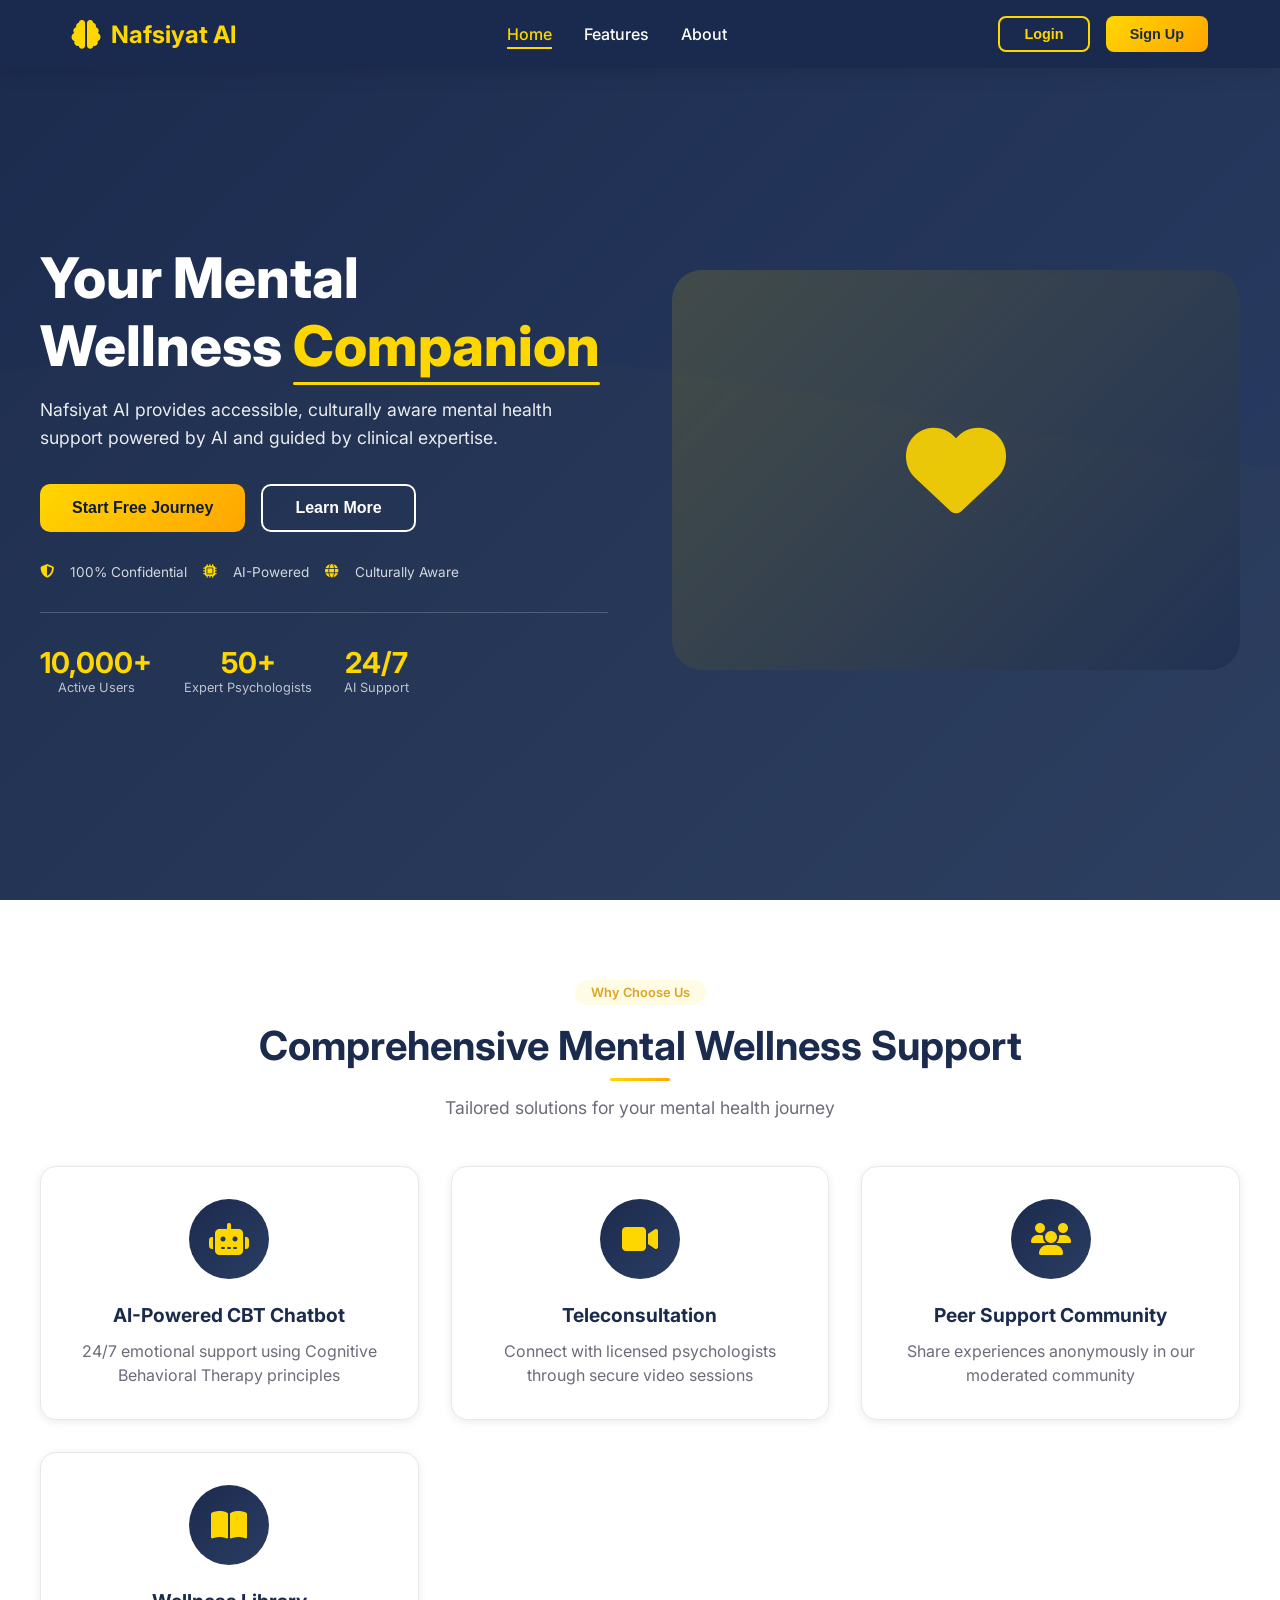
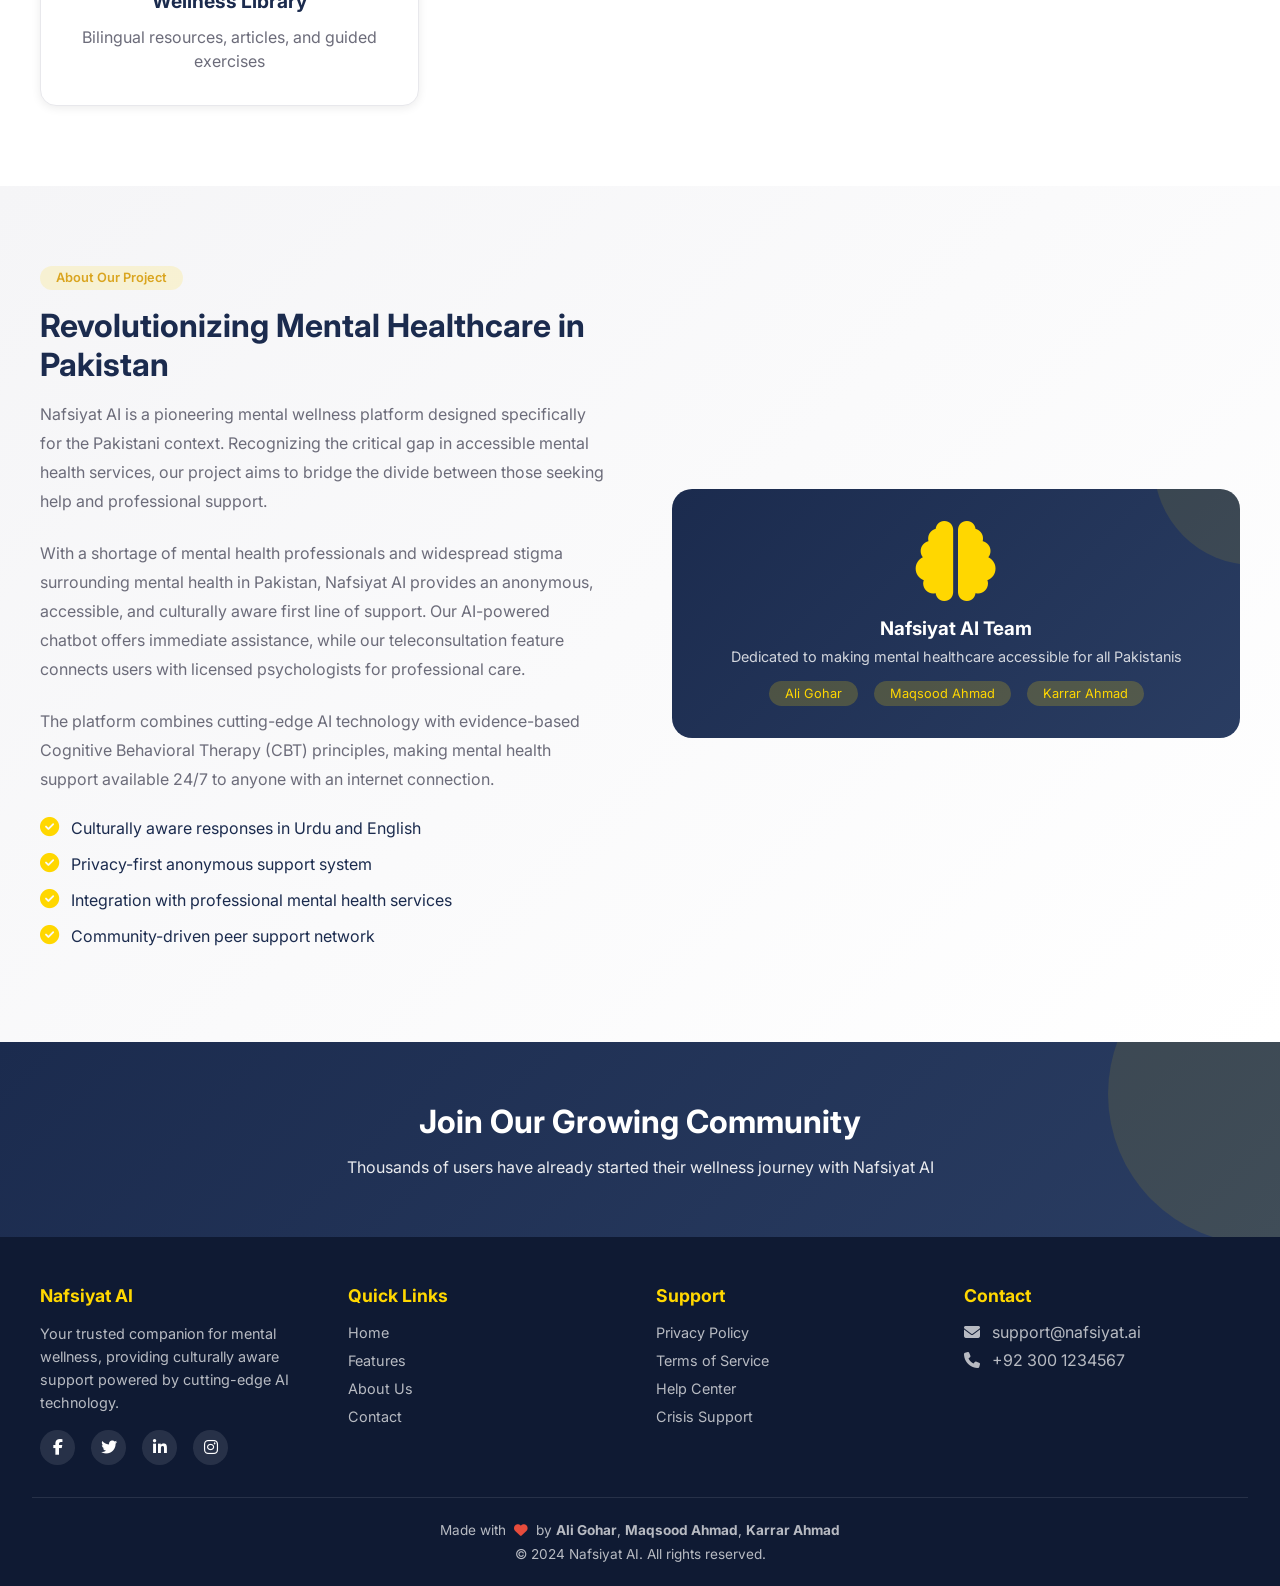
==== commit 851f0c94: "Add role-based system with psychologist registration and consultation chat" ====
--- a/frontend/index.html
+++ b/frontend/index.html
@@ -498,7 +498,7 @@
             color: var(--accent);
         }
 
-        /* CTA Section - Without Get Started Button */
+        /* CTA Section */
         .cta-section {
             background: linear-gradient(135deg, #1B2B4E 0%, #2A3D62 100%);
             padding: 60px 2rem;
@@ -649,7 +649,7 @@
             border-radius: var(--border-radius);
             padding: 2rem;
             width: 90%;
-            max-width: 420px;
+            max-width: 450px;
             position: relative;
             border-top: 4px solid #FFD700;
             animation: modalFadeIn 0.3s ease;
@@ -692,7 +692,7 @@
             font-size: 0.9rem;
         }
 
-        .form-group input {
+        .form-group input, .form-group select {
             width: 100%;
             padding: 0.75rem;
             border: 1px solid #e8e8ec;
@@ -701,7 +701,7 @@
             transition: all 0.3s;
         }
 
-        .form-group input:focus {
+        .form-group input:focus, .form-group select:focus {
             outline: none;
             border-color: #FFD700;
             box-shadow: 0 0 0 3px rgba(255, 215, 0, 0.1);
@@ -913,7 +913,7 @@
         </div>
     </section>
 
-    <!-- CTA Section - No Get Started Button -->
+    <!-- CTA Section -->
     <section class="cta-section">
         <div class="cta-content">
             <h2>Join Our Growing Community</h2>
@@ -956,7 +956,7 @@
                 <h3>Contact</h3>
                 <ul>
                     <li><i class="fas fa-envelope" style="margin-right: 0.5rem;"></i> support@nafsiyat.ai</li>
-                    <li><i class="fas fa-phone" style="margin-right: 0.5rem;"></i> +92 349 4421942</li>
+                    <li><i class="fas fa-phone" style="margin-right: 0.5rem;"></i> +92 300 1234567</li>
                 </ul>
             </div>
         </div>
@@ -986,7 +986,7 @@
         </div>
     </div>
 
-    <!-- Signup Modal -->
+    <!-- Signup Modal with Role Selection -->
     <div id="signupModal" class="modal">
         <div class="modal-content">
             <span class="close" onclick="closeSignupModal()">&times;</span>
@@ -1008,12 +1008,20 @@
                     <label>Password</label>
                     <input type="password" id="signupPassword" required placeholder="Create a password">
                 </div>
+                <div class="form-group">
+                    <label>I want to sign up as:</label>
+                    <select id="signupRole" required style="width: 100%; padding: 0.75rem; border: 1px solid #e8e8ec; border-radius: 8px;">
+                        <option value="user">🧑 User - Seek mental wellness support</option>
+                        <option value="psychologist">👨‍⚕️ Psychologist - Offer professional services</option>
+                    </select>
+                </div>
                 <button type="submit" class="btn-primary btn-block">Sign Up</button>
             </form>
             <p class="modal-footer">Already have an account? <a href="#" onclick="switchToLogin()">Login</a></p>
         </div>
     </div>
 
+    <script src="js/config.js"></script>
     <script src="js/main.js"></script>
     <script>
         // Additional landing page specific functions
